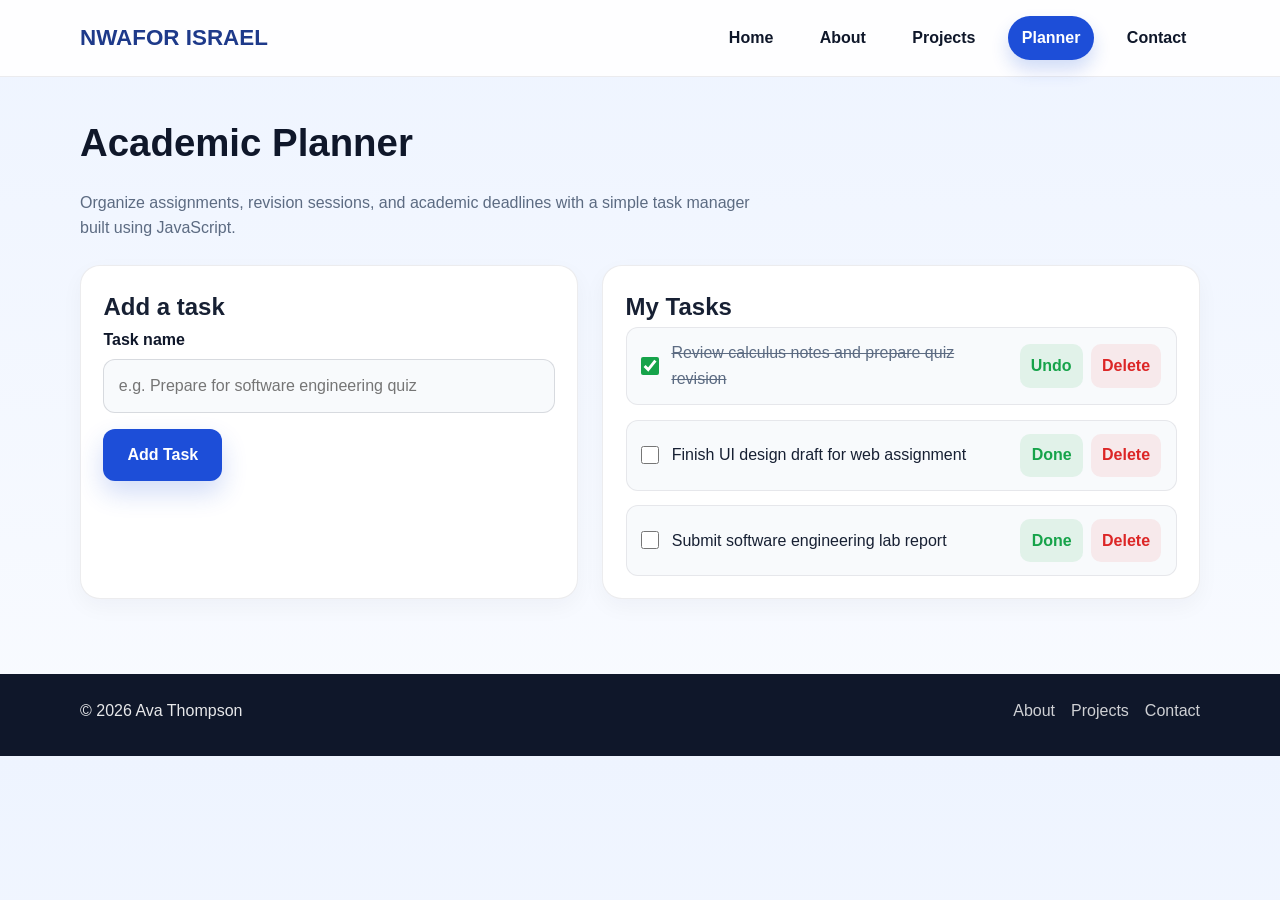
==== planner.html @ 76492ea5 "Initial commit" ====
<!DOCTYPE html>
<html lang="en">
  <head>
    <meta charset="UTF-8" />
    <meta name="viewport" content="width=device-width, initial-scale=1.0" />
    <title>Academic Planner | Ava Thompson</title>
    <link rel="stylesheet" href="styles.css" />
  </head>
  <body>
    <header class="site-header">
      <div class="container navbar">
        <a href="index.html" class="brand">NWAFOR ISRAEL</a>
        <button class="nav-toggle" aria-label="Toggle navigation">☰</button>
        <nav class="nav-links" aria-label="Main navigation">
          <a href="index.html">Home</a>
          <a href="about.html">About</a>
          <a href="projects.html">Projects</a>
          <a href="planner.html" class="active">Planner</a>
          <a href="contact.html">Contact</a>
        </nav>
      </div>
    </header>

    <main class="container section">
      <h1 class="section-title">Academic Planner</h1>
      <p class="lead">
        Organize assignments, revision sessions, and academic deadlines with a simple
        task manager built using JavaScript.
      </p>

      <div class="planner-layout">
        <aside class="form-panel">
          <h2>Add a task</h2>
          <form id="task-form">
            <div class="form-group">
              <label for="task-input">Task name</label>
              <input
                id="task-input"
                name="task"
                type="text"
                placeholder="e.g. Prepare for software engineering quiz"
                required
              />
            </div>
            <button type="submit" class="btn btn-primary">Add Task</button>
          </form>
        </aside>

        <section class="tasks-panel" aria-live="polite">
          <h2>My Tasks</h2>
          <ul id="task-list" class="task-list"></ul>
          <p id="empty-state" class="empty-state">No tasks yet. Add your next academic goal.</p>
        </section>
      </div>
    </main>

    <footer class="site-footer">
      <div class="container footer-inner">
        <p>© <span data-year></span> Ava Thompson</p>
        <div class="footer-links">
          <a href="about.html">About</a>
          <a href="projects.html">Projects</a>
          <a href="contact.html">Contact</a>
        </div>
      </div>
    </footer>

    <script src="script.js"></script>
  </body>
</html>
---- styles.css ----
:root {
  --bg: #f4f7fb;
  --panel: #ffffff;
  --panel-alt: #edf3ff;
  --primary: #1d4ed8;
  --primary-dark: #1e3a8a;
  --secondary: #0f172a;
  --text: #172033;
  --muted: #5c6b82;
  --success: #16a34a;
  --warning: #f59e0b;
  --danger: #dc2626;
  --border: rgba(15, 23, 42, 0.08);
  --shadow: 0 16px 40px rgba(23, 32, 51, 0.12);
}

* {
  box-sizing: border-box;
  margin: 0;
  padding: 0;
}

html {
  scroll-behavior: smooth;
}

body {
  font-family: Arial, Helvetica, sans-serif;
  background: linear-gradient(180deg, #eef4ff 0%, #f9fbff 100%);
  color: var(--text);
  line-height: 1.6;
}

a {
  color: inherit;
  text-decoration: none;
}

img {
  max-width: 100%;
  display: block;
}

button,
input,
textarea {
  font: inherit;
}

.container {
  width: min(1120px, calc(100% - 2rem));
  margin: 0 auto;
}

.site-header {
  position: sticky;
  top: 0;
  z-index: 20;
  background: rgba(255, 255, 255, 0.9);
  backdrop-filter: blur(10px);
  border-bottom: 1px solid var(--border);
}

.navbar {
  display: flex;
  align-items: center;
  justify-content: space-between;
  min-height: 76px;
  gap: 1rem;
}

.brand {
  font-size: 1.4rem;
  font-weight: 700;
  color: var(--primary-dark);
}

.nav-links {
  display: flex;
  justify-content: center;
  align-items: center;
  gap: 1.2rem;
}

.nav-links a {
  padding: 0.6rem 0.85rem;
  border-radius: 999px;
  transition: all 0.25s ease;
  color: var(--secondary);
  font-weight: 600;
}

.nav-links a:hover,
.nav-links a.active {
  background: var(--primary);
  color: white;
  box-shadow: 0 10px 18px rgba(29, 78, 216, 0.2);
}

.nav-toggle {
  display: none;
  background: var(--panel-alt);
  border: 1px solid var(--border);
  border-radius: 10px;
  width: 44px;
  height: 44px;
  cursor: pointer;
}

.hero {
  padding: 4.5rem 0 2rem;
}

.hero-grid {
  display: grid;
  grid-template-columns: 1.2fr 0.8fr;
  align-items: center;
  gap: 2rem;
}

.hero-copy {
  padding-right: 1rem;
}

.eyebrow {
  display: inline-block;
  background: rgba(29, 78, 216, 0.08);
  color: var(--primary);
  padding: 0.5rem 0.9rem;
  border-radius: 999px;
  font-weight: 700;
  margin-bottom: 1rem;
}

.hero-copy h1 {
  font-size: clamp(2.3rem, 5vw, 4rem);
  line-height: 1.1;
  margin-bottom: 1rem;
  color: var(--secondary);
}

.hero-copy p {
  color: var(--muted);
  font-size: 1.08rem;
  margin-bottom: 1.5rem;
  max-width: 60ch;
}

.hero-actions {
  display: flex;
  flex-wrap: wrap;
  gap: 1rem;
  margin-bottom: 1.5rem;
}

.btn {
  display: inline-flex;
  justify-content: center;
  align-items: center;
  padding: 0.85rem 1.5rem;
  border-radius: 12px;
  border: none;
  font-weight: 700;
  transition: transform 0.22s ease, box-shadow 0.22s ease;
  cursor: pointer;
}

.btn:hover {
  transform: translateY(-2px);
}

.btn-primary {
  background: var(--primary);
  color: white;
  box-shadow: 0 12px 26px rgba(29, 78, 216, 0.2);
}

.btn-secondary {
  background: white;
  color: var(--secondary);
  border: 1px solid var(--border);
}

.quick-stats {
  display: flex;
  flex-wrap: wrap;
  gap: 1rem;
}

.stat {
  background: rgba(255, 255, 255, 0.8);
  border: 1px solid var(--border);
  border-radius: 14px;
  padding: 0.9rem 1.1rem;
  min-width: 120px;
}

.stat strong {
  display: block;
  font-size: 1.3rem;
  color: var(--primary-dark);
}

.stat span {
  color: var(--muted);
  font-size: 0.9rem;
}

.hero-visual {
  position: relative;
}

.portrait-card {
  background: linear-gradient(135deg, rgba(30, 58, 138, 0.16), rgba(29, 78, 216, 0.04));
  border: 1px solid rgba(29, 78, 216, 0.12);
  border-radius: 28px;
  padding: 1rem;
  box-shadow: var(--shadow);
}

.portrait-card img {
  width: 100%;
  height: 500px;
  object-fit: cover;
  border-radius: 20px;
}

.badge {
  position: absolute;
  right: -10px;
  bottom: 26px;
  background: white;
  border: 1px solid var(--border);
  border-radius: 16px;
  padding: 0.8rem 1rem;
  box-shadow: var(--shadow);
  font-weight: 700;
  color: var(--primary);
}

.section {
  padding: 2.2rem 0;
}

.section-title {
  font-size: clamp(1.8rem, 3vw, 2.5rem);
  margin-bottom: 1rem;
  color: var(--secondary);
}

.lead {
  color: var(--muted);
  max-width: 700px;
  margin-bottom: 1.5rem;
}

.card-grid {
  display: grid;
  grid-template-columns: repeat(3, minmax(0, 1fr));
  gap: 1.4rem;
}

.card {
  background: var(--panel);
  border: 1px solid var(--border);
  border-radius: 18px;
  padding: 1.4rem;
  box-shadow: 0 8px 22px rgba(15, 23, 42, 0.04);
  transition: transform 0.25s ease, box-shadow 0.25s ease;
}

.card:hover {
  transform: translateY(-4px);
  box-shadow: var(--shadow);
}

.card h3 {
  margin-bottom: 0.75rem;
  color: var(--secondary);
}

.card p,
.card li {
  color: var(--muted);
}

.skill-list,
.hobby-list,
.detail-list {
  list-style: none;
  display: flex;
  flex-wrap: wrap;
  gap: 0.7rem;
}

.skill-list li,
.hobby-list li {
  background: var(--panel-alt);
  color: var(--primary-dark);
  border: 1px solid rgba(29, 78, 216, 0.08);
  border-radius: 999px;
  padding: 0.45rem 0.8rem;
  font-weight: 600;
}

.table-wrap {
  overflow-x: auto;
  background: var(--panel);
  border-radius: 18px;
  border: 1px solid var(--border);
}

.table-wrap table {
  width: 100%;
  border-collapse: collapse;
}

.table-wrap th,
.table-wrap td {
  padding: 1rem 1.1rem;
  border-bottom: 1px solid rgba(15, 23, 42, 0.08);
  text-align: left;
}

.table-wrap th {
  background: rgba(29, 78, 216, 0.04);
  color: var(--secondary);
}

.media-box {
  background: var(--panel);
  border: 1px solid var(--border);
  border-radius: 18px;
  padding: 1rem;
  box-shadow: 0 8px 18px rgba(15, 23, 42, 0.04);
}

.media-box audio {
  width: 100%;
}

.two-col {
  display: grid;
  grid-template-columns: 1.1fr 0.9fr;
  gap: 1.5rem;
  align-items: start;
}

.timeline {
  display: grid;
  gap: 1rem;
}

.timeline-item {
  position: relative;
  background: var(--panel);
  border: 1px solid var(--border);
  border-left: 4px solid var(--primary);
  border-radius: 16px;
  padding: 1rem 1.1rem;
}

.timeline-item h4 {
  margin-bottom: 0.3rem;
  color: var(--secondary);
}

.project-grid {
  display: grid;
  grid-template-columns: repeat(3, minmax(0, 1fr));
  gap: 1.5rem;
}

.project-card {
  overflow: hidden;
  display: flex;
  flex-direction: column;
}

.project-card img {
  width: 100%;
  height: 220px;
  object-fit: cover;
}

.project-card-content {
  padding: 1.2rem;
}

.project-card-content p {
  color: var(--muted);
  margin-bottom: 1rem;
}

.project-meta {
  display: flex;
  justify-content: space-between;
  align-items: center;
  color: var(--primary-dark);
  font-weight: 700;
}

.tag {
  display: inline-block;
  margin-top: 0.8rem;
  font-size: 0.82rem;
  background: rgba(22, 163, 74, 0.08);
  color: var(--success);
  padding: 0.38rem 0.7rem;
  border-radius: 999px;
  font-weight: 700;
}

.planner-layout {
  display: grid;
  grid-template-columns: 1fr 1.2fr;
  gap: 1.5rem;
}

.form-panel,
.tasks-panel {
  background: var(--panel);
  border: 1px solid var(--border);
  border-radius: 20px;
  padding: 1.4rem;
  box-shadow: 0 8px 22px rgba(15, 23, 42, 0.04);
}

.form-group {
  margin-bottom: 1rem;
}

.form-group label {
  display: block;
  margin-bottom: 0.45rem;
  font-weight: 700;
  color: var(--secondary);
}

.form-group input,
.form-group textarea {
  width: 100%;
  border: 1px solid rgba(15, 23, 42, 0.14);
  border-radius: 12px;
  padding: 0.8rem 0.9rem;
  background: #f8fafc;
}

.form-group textarea {
  min-height: 120px;
  resize: vertical;
}

.task-list {
  display: grid;
  gap: 0.9rem;
}

.task-item {
  display: flex;
  align-items: center;
  justify-content: space-between;
  gap: 0.8rem;
  padding: 0.8rem 0.9rem;
  background: #f8fafc;
  border: 1px solid var(--border);
  border-radius: 12px;
}

.task-item.completed .task-text {
  text-decoration: line-through;
  color: var(--muted);
}

.task-main {
  display: flex;
  align-items: center;
  gap: 0.8rem;
  flex: 1;
}

.task-main input[type='checkbox'] {
  width: 18px;
  height: 18px;
  accent-color: var(--success);
}

.task-actions {
  display: flex;
  gap: 0.5rem;
}

.icon-btn {
  border: none;
  border-radius: 10px;
  padding: 0.55rem 0.7rem;
  cursor: pointer;
  font-weight: 700;
}

.icon-btn.complete {
  background: rgba(22, 163, 74, 0.1);
  color: var(--success);
}

.icon-btn.delete {
  background: rgba(220, 38, 38, 0.08);
  color: var(--danger);
}

.empty-state {
  color: var(--muted);
  font-style: italic;
  padding: 1rem 0;
}

.contact-grid {
  display: grid;
  grid-template-columns: 0.9fr 1.1fr;
  gap: 1.5rem;
}

.contact-info {
  background: linear-gradient(135deg, var(--primary), var(--primary-dark));
  color: white;
  border-radius: 20px;
  padding: 1.8rem;
}

.contact-info h3,
.contact-info p,
.contact-info li {
  color: white;
}

.contact-info ul {
  list-style: none;
  margin-top: 1.2rem;
  display: grid;
  gap: 0.9rem;
}

.form-status {
  margin-top: 0.9rem;
  font-weight: 700;
  color: var(--success);
  min-height: 1.5em;
}

.error-text {
  color: var(--danger);
  font-size: 0.9rem;
  margin-top: 0.35rem;
  display: none;
}

.input-error {
  border-color: rgba(220, 38, 38, 0.7) !important;
  background: #fff5f5 !important;
}

.site-footer {
  background: var(--secondary);
  color: rgba(255, 255, 255, 0.9);
  padding: 1.5rem 0 2rem;
  margin-top: 2.5rem;
}

.footer-inner {
  display: flex;
  justify-content: space-between;
  gap: 1rem;
  align-items: center;
  flex-wrap: wrap;
}

.footer-links {
  display: flex;
  gap: 1rem;
  flex-wrap: wrap;
}

.footer-links a {
  color: rgba(255, 255, 255, 0.8);
}

@media (max-width: 900px) {
  .hero-grid,
  .two-col,
  .planner-layout,
  .contact-grid,
  .project-grid,
  .card-grid {
    grid-template-columns: 1fr;
  }

  .nav-toggle {
    display: inline-flex;
    align-items: center;
    justify-content: center;
  }

  .nav-links {
    position: absolute;
    top: 76px;
    left: 0;
    right: 0;
    background: rgba(255, 255, 255, 0.96);
    border-bottom: 1px solid var(--border);
    flex-direction: column;
    padding: 1rem 0;
    display: none;
  }

  .nav-links.open {
    display: flex;
  }
}

@media (max-width: 600px) {
  .hero {
    padding-top: 3.5rem;
  }

  .hero-copy h1 {
    font-size: 2.3rem;
  }

  .hero-actions {
    flex-direction: column;
    align-items: stretch;
  }

  .btn {
    width: 100%;
  }

  .quick-stats {
    flex-direction: column;
  }
}
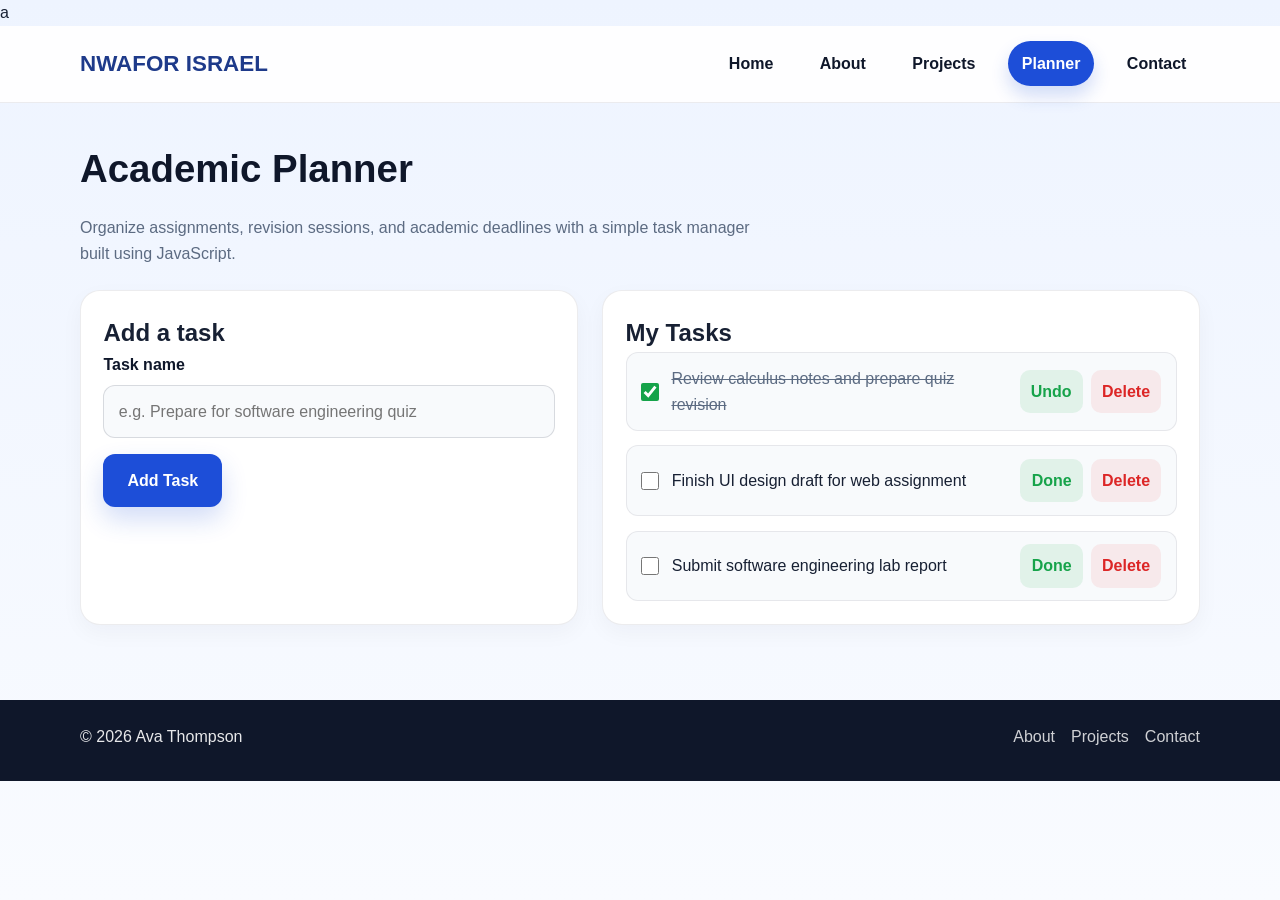
==== commit e4689903: "first commit" ====
--- a/planner.html
+++ b/planner.html
@@ -1,4 +1,4 @@
-<!DOCTYPE html>
+a<!DOCTYPE html>
 <html lang="en">
   <head>
     <meta charset="UTF-8" />
